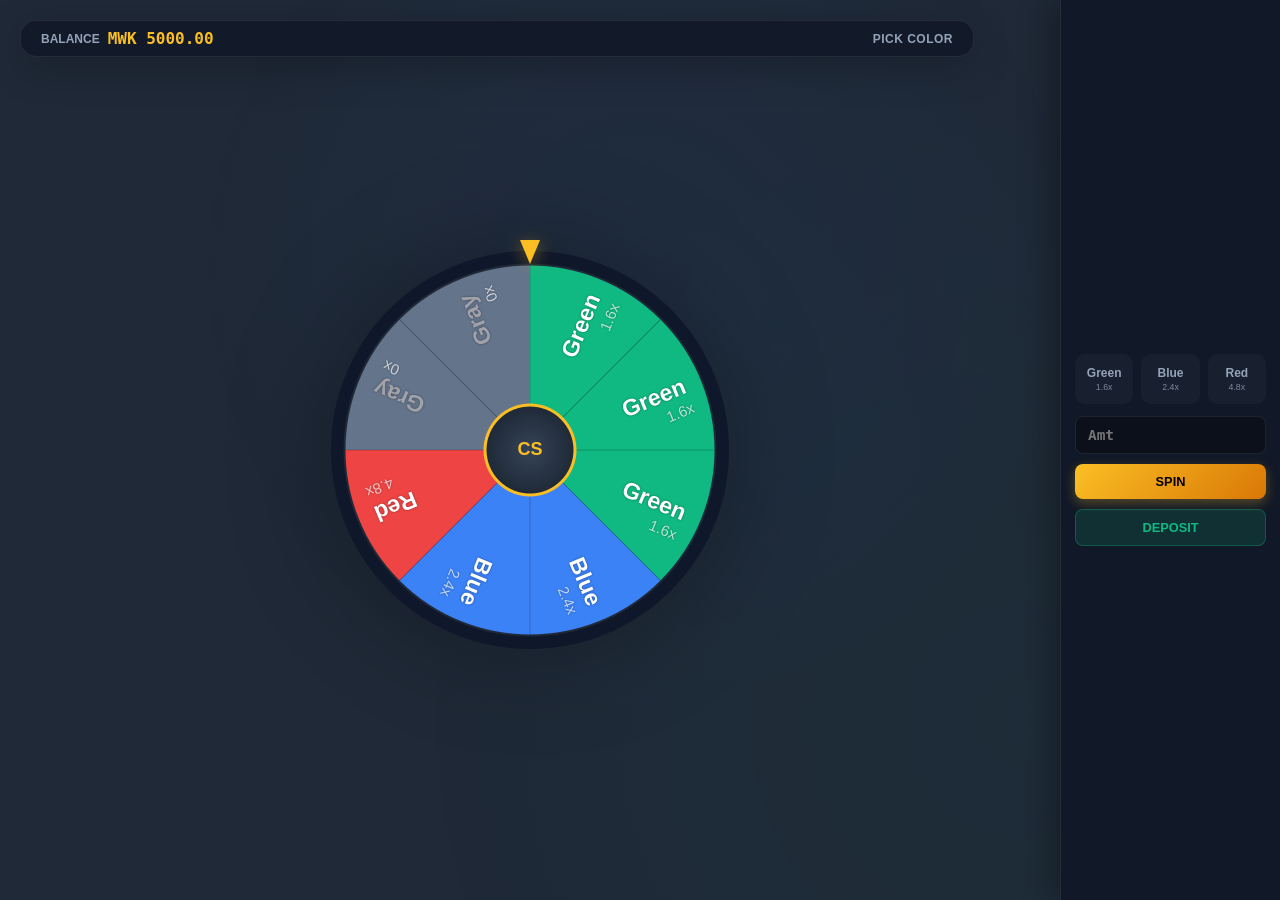
==== demo/demo.html @ cb6b0a5a "first commit" ====
<!DOCTYPE html>
<html lang="en">
<head>
    <meta charset="UTF-8">
    <meta name="viewport" content="width=device-width, initial-scale=1.0, maximum-scale=1.0, user-scalable=no">
    <title>CrazyStack - Dark Gray</title>
    <link rel="stylesheet" href="https://cdn.jsdelivr.net/npm/bootstrap-icons@1.11.3/font/bootstrap-icons.min.css">
    
    <style>
        /* =========================================
           RESET & DARK GRAY THEME
           ========================================= */
        * { box-sizing: border-box; margin: 0; padding: 0; user-select: none; -webkit-tap-highlight-color: transparent; }
        
        :root {
            /* Dark Gray/Slate Palette */
            --bg-deep: #1f2937;       /* Dark Slate/Gray Body */
            --bg-surface: #111827;     /* Darker Navy/Gray Panel */
            --bg-glass: rgba(17, 24, 39, 0.85);
            --border-subtle: rgba(255,255,255,0.08);
            
            --text-primary: #f1f5f9;     /* Off-white */
            --text-secondary: #94a3b8;   /* Muted Gray */
            
            --accent-gold: #fbbf24;     /* Gold */
            --success: #10b981;
            --info: #3b82f6;
            
            --shadow-soft: 0 10px 40px -10px rgba(0,0,0,0.5);
        }

        body {
            font-family: 'Inter', -apple-system, BlinkMacSystemFont, sans-serif;
            background: var(--bg-deep);
            color: var(--text-primary);
            height: 100vh;
            width: 100vw;
            overflow: hidden;
            display: flex;
            justify-content: center;
            align-items: center;
        }

        /* Ambient Glow */
        body::before {
            content: '';
            position: fixed;
            inset: 0;
            background: radial-gradient(circle at 50% 30%, rgba(59, 130, 246, 0.05) 0%, transparent 50%),
                        radial-gradient(circle at 80% 80%, rgba(16, 185, 129, 0.03) 0%, transparent 50%);
            z-index: -1;
            pointer-events: none;
        }

        /* =========================================
           LAYOUT
           ========================================= */
        .app-container {
            width: 100%;
            height: 100%;
            display: grid;
            grid-template-rows: 1fr auto;
            grid-template-columns: 1fr;
            overflow: hidden;
        }

        .game-stage {
            position: relative;
            display: flex;
            flex-direction: column;
            align-items: center;
            justify-content: center;
            padding: 20px;
            overflow: hidden;
        }

        .info-bar {
            position: absolute;
            top: 20px;
            left: 20px;
            right: 20px;
            display: flex;
            align-items: center;
            justify-content: space-between;
            z-index: 20;
            background: var(--bg-glass);
            backdrop-filter: blur(12px);
            border: 1px solid var(--border-subtle);
            padding: 8px 20px;
            border-radius: 50px;
            box-shadow: var(--shadow-soft);
        }

        .balance-pill {
            display: flex;
            align-items: center;
            gap: 8px;
            flex-shrink: 0;
        }

        .balance-label {
            color: var(--text-secondary);
            font-size: 0.75rem;
            font-weight: 700;
            text-transform: uppercase;
        }

        .balance-text {
            font-weight: 700;
            color: var(--accent-gold);
            font-family: 'SF Mono', monospace;
            font-size: 1rem;
        }

        .status-badge {
            font-size: 0.75rem;
            font-weight: 700;
            text-transform: uppercase;
            letter-spacing: 0.5px;
            color: var(--text-secondary);
            margin-left: 15px;
        }
        .status-badge.win { color: var(--success); }
        .status-badge.lose { color: #ef4444; }

        /* =========================================
           WHEEL
           ========================================= */
        .wheel-wrapper {
            position: relative;
            width: min(70vw, 45vh, 300px);
            height: min(70vw, 45vh, 300px);
            margin-top: 20px;
            filter: drop-shadow(0 0 50px rgba(0,0,0,0.3));
        }

        .wheel-canvas {
            width: 100%;
            height: 100%;
            border-radius: 50%;
            transition: transform 4.5s cubic-bezier(0.15, 0.85, 0.15, 1.0);
        }

        .wheel-pointer {
            position: absolute;
            top: -10px;
            left: 50%;
            transform: translateX(-50%);
            width: 0; height: 0; 
            border-left: 10px solid transparent;
            border-right: 10px solid transparent;
            border-top: 24px solid var(--accent-gold);
            filter: drop-shadow(0 4px 8px rgba(251, 191, 36, 0.4));
            z-index: 10;
        }

        /* =========================================
           SIDEBAR
           ========================================= */
        .sidebar-controls {
            background: var(--bg-surface);
            border-top: 1px solid var(--border-subtle);
            padding: 14px; 
            display: flex;
            flex-direction: column;
            gap: 12px;
            z-index: 30;
            box-shadow: 0 -10px 30px rgba(0,0,0,0.3);
            overflow-y: auto;
        }

        .sidebar-controls::-webkit-scrollbar { width: 0; }

        /* Color Grid */
        .color-grid {
            display: grid;
            grid-template-columns: repeat(3, 1fr);
            gap: 8px;
        }

        .color-chip {
            position: relative;
            padding: 10px 2px;
            border-radius: 10px;
            border: 2px solid transparent;
            background: rgba(255,255,255,0.03);
            color: var(--text-secondary);
            font-weight: 700;
            font-size: 0.75rem;
            text-align: center;
            cursor: pointer;
            transition: all 0.2s ease;
        }
        
        .color-chip:hover { background: rgba(255,255,255,0.06); transform: translateY(-1px); }
        .color-chip.selected { transform: scale(1.05); color: white; box-shadow: 0 4px 12px rgba(0,0,0,0.3); }

        .chip-green.selected { background: linear-gradient(135deg, #10b981, #059669); border-color: #10b981; }
        .chip-blue.selected { background: linear-gradient(135deg, #3b82f6, #2563eb); border-color: #3b82f6; }
        .chip-red.selected { background: linear-gradient(135deg, #ef4444, #dc2626); border-color: #ef4444; }

        .chip-odds { display: block; font-size: 0.55rem; margin-top: 2px; opacity: 0.8; font-weight: 500; }

        /* =========================================
           ACTION ROW (RESPONSIVE)
           ========================================= */
        .action-row {
            display: flex;
            /* DEFAULT DESKTOP: Vertical Stack */
            flex-direction: column; 
            gap: 10px;
            width: 100%;
        }

        .wager-input {
            width: 100%;
            background: rgba(0,0,0,0.3);
            border: 1px solid var(--border-subtle);
            border-radius: 8px;
            padding: 10px 12px;
            color: var(--accent-gold);
            font-family: 'SF Mono', monospace;
            font-size: 0.9rem;
            font-weight: 600;
            outline: none;
            transition: all 0.2s;
        }
        .wager-input:focus { 
            background: rgba(0,0,0,0.5);
            border-color: var(--accent-gold); 
            box-shadow: 0 0 0 2px rgba(251, 191, 36, 0.1);
        }

        .btn-row-action {
            width: 100%;
            padding: 10px;
            border-radius: 8px;
            font-weight: 700;
            font-size: 0.8rem;
            cursor: pointer;
            border: none;
            transition: transform 0.1s;
            white-space: nowrap;
        }

        .spin-btn {
            background: linear-gradient(135deg, var(--accent-gold), #d97706);
            color: #000;
            box-shadow: 0 4px 12px rgba(251, 191, 36, 0.3);
        }
        .spin-btn:hover:not(:disabled) { transform: translateY(-1px); box-shadow: 0 6px 15px rgba(251, 191, 36, 0.5); }
        .spin-btn:disabled { opacity: 0.5; cursor: not-allowed; filter: grayscale(1); }

        .deposit-btn {
            background: rgba(16, 185, 129, 0.15);
            color: var(--success);
            border: 1px solid rgba(16, 185, 129, 0.3);
        }
        .deposit-btn:hover { background: rgba(16, 185, 129, 0.25); border-color: rgba(16, 185, 129, 0.5); }

        /* =========================================
           MOBILE (SMALL SCREEN) OVERRIDES
           ========================================= */
        @media (max-width: 1023px) {
            .action-row {
                flex-direction: row; /* HORIZONTAL */
                align-items: center;
                gap: 8px;
            }
            .wager-input { 
                flex: 1; /* Expand input */
            }
            .btn-row-action {
                width: auto;
                flex-shrink: 0;
            }
        }

        /* =========================================
           DESKTOP LAYOUT
           ========================================= */
        @media (min-width: 1024px) {
            .app-container {
                grid-template-columns: 1fr 220px; /* Narrow sidebar */
                grid-template-rows: 1fr;
            }

            .sidebar-controls {
                border-top: none;
                border-left: 1px solid var(--border-subtle);
                box-shadow: -10px 0 30px rgba(0,0,0,0.3);
                height: 100%;
                overflow: hidden;
                justify-content: center;
            }

            .game-stage { padding: 0; }

            .wheel-wrapper {
                width: min(40vw, 400px);
                height: min(40vw, 400px);
                margin-top: 0;
            }
            
            .info-bar {
                width: 90%; max-width: 1000px; border-radius: 16px;
            }
        }

        /* =========================================
           TOAST & CONFETTI
           ========================================= */
        .toast {
            position: fixed;
            top: 30px;
            left: 50%;
            transform: translateX(-50%) translateY(-20px);
            background: rgba(15, 23, 42, 0.95);
            backdrop-filter: blur(10px);
            border: 1px solid var(--border-subtle);
            color: #fff;
            padding: 8px 16px;
            border-radius: 40px;
            font-size: 0.8rem;
            opacity: 0;
            pointer-events: none;
            transition: all 0.3s cubic-bezier(0.175, 0.885, 0.32, 1.275);
            z-index: 100;
            box-shadow: 0 10px 30px rgba(0,0,0,0.4);
            display: flex;
            align-items: center;
            gap: 6px;
        }
        .toast.visible { opacity: 1; transform: translateX(-50%) translateY(0); }
        .toast.error { border-color: #ef4444; color: #fca5a5; }
        .toast.success { border-color: var(--success); color: #6ee7b7; }

        .confetti-container { position: fixed; inset: 0; pointer-events: none; z-index: 50; overflow: hidden; }

    </style>
</head>
<body>

    <div class="app-container">
        
        <!-- LEFT STAGE (Wheel) -->
        <div class="game-stage">
            
            <div class="info-bar">
                <div class="balance-pill">
                    <span class="balance-label">Balance</span>
                    <span class="balance-text" id="displayBalance">MWK 0.00</span>
                </div>
                <div class="status-badge" id="statusIndicator">Pick Color</div>
            </div>

            <div class="wheel-wrapper">
                <div class="wheel-pointer"></div>
                <canvas id="wheelCanvas" width="800" height="800" class="wheel-canvas"></canvas>
            </div>
        </div>

        <!-- RIGHT SIDEBAR -->
        <div class="sidebar-controls">
            
            <!-- Color Grid -->
            <div class="color-grid">
                <button class="color-chip chip-green" data-color="green">
                    Green<span class="chip-odds">1.6x</span>
                </button>
                <button class="color-chip chip-blue" data-color="blue">
                    Blue<span class="chip-odds">2.4x</span>
                </button>
                <button class="color-chip chip-red" data-color="red">
                    Red<span class="chip-odds">4.8x</span>
                </button>
            </div>

            <!-- ACTION ROW (Responsive) -->
            <div class="action-row">
                <input type="number" class="wager-input" id="wagerInput" placeholder="Amt" min="50">
                <button class="btn-row-action spin-btn" id="spinAction">SPIN</button>
                <button class="btn-row-action deposit-btn" id="depositBtn">DEPOSIT</button>
            </div>

        </div>
    </div>

    <div class="toast" id="toastElement"></div>
    <div class="confetti-container" id="confettiContainer"></div>

    <script>
        const WHEEL_CONFIG = {
            segments: [
                { name: 'Green', key: 'green', hexColor: '#10b981', multiplier: 1.6, slots: 3 },
                { name: 'Blue', key: 'blue', hexColor: '#3b82f6', multiplier: 2.4, slots: 2 },
                { name: 'Red', key: 'red', hexColor: '#ef4444', multiplier: 4.8, slots: 1 },
                { name: 'Gray', key: 'gray', hexColor: '#64748b', multiplier: 0, slots: 2 }
            ],
            minimumBet: 50,
            totalSegments: 8
        };

        class SoundEngine {
            constructor() { 
                this.isEnabled = true; 
                this.audioContext = null; 
                this.tickTimer = null; 
                this.initContext(); 
            }
            initContext() { try { this.audioContext = new (window.AudioContext || window.webkitAudioContext)(); } catch(e) {} }
            playTone(freq = 850, dur = 0.1, type = 'sine') { 
                if(!this.isEnabled || !this.audioContext) return; 
                try { 
                    if(this.audioContext.state === 'suspended') this.audioContext.resume(); 
                    const o = this.audioContext.createOscillator(), g = this.audioContext.createGain(); 
                    o.connect(g); g.connect(this.audioContext.destination); 
                    o.frequency.value = freq; o.type = type; 
                    const n = this.audioContext.currentTime; 
                    g.gain.setValueAtTime(0.1, n); 
                    g.gain.exponentialRampToValueAtTime(0.001, n + dur); 
                    o.start(n); o.stop(n + dur); 
                } catch(e) {} 
            }
            clickSound() { this.playTone(900, 0.05); }
            successSound() { 
                this.playTone(523, 0.12); 
                setTimeout(() => this.playTone(659, 0.12), 120); 
                setTimeout(() => this.playTone(784, 0.18), 240); 
            }
            errorSound() { this.playTone(220, 0.25, 'square'); }
            playBikeClick(intensity = 1) { 
                if(!this.isEnabled || !this.audioContext) return; 
                try { 
                    if(this.audioContext.state === 'suspended') this.audioContext.resume(); 
                    const ctx = this.audioContext, now = ctx.currentTime, bs = ctx.sampleRate * 0.02, 
                    buf = ctx.createBuffer(1, bs, ctx.sampleRate), d = buf.getChannelData(0);
                    for(let i=0;i<bs;i++) d[i]=(Math.random()*2-1)*Math.exp(-i/(bs*0.3));
                    const ns=ctx.createBufferSource(); ns.buffer=buf;
                    const f=ctx.createBiquadFilter(); f.type='bandpass'; f.frequency.value=2500+Math.random()*1500; f.Q.value=2;
                    const g=ctx.createGain(); g.gain.setValueAtTime(0.12*intensity,now); g.gain.exponentialRampToValueAtTime(0.001,now+0.025);
                    ns.connect(f); f.connect(g); g.connect(ctx.destination); ns.start(now); ns.stop(now+0.03); 
                } catch(e) {} 
            }
            startBicycleSpin(onComplete) { 
                this.stopBicycleSpin(); 
                let t=0; const m=80; 
                const d=()=>{
                    if(t>=m){ if(onComplete) onComplete(); return; } 
                    this.playBikeClick(Math.max(0.2, 1-Math.pow(t/m,1.5))); t++; 
                    let dl;
                    if(t<20) dl=70+t*1.5;
                    else if(t<45) dl=100*Math.pow(1.06,t-20);
                    else if(t<70) dl=280*Math.pow(1.04,t-45);
                    else dl=450+t*15;
                    if(dl>700) dl=700;
                    this.tickTimer=setTimeout(d,dl);
                }; d(); 
            }
            stopBicycleSpin() { 
                if(this.tickTimer){ clearTimeout(this.tickTimer); this.tickTimer=null; } 
            }
            playStopSound() { 
                if(!this.isEnabled||!this.audioContext)return; 
                try{
                    const c=this.audioContext,n=c.currentTime;
                    [0,80].forEach(d=>{
                        const o=c.createOscillator(), g=c.createGain(), f=c.createBiquadFilter();
                        o.type='square'; o.frequency.value=180; f.type='lowpass'; f.frequency.value=800;
                        g.gain.setValueAtTime(0.15,n+d/1000);
                        g.gain.exponentialRampToValueAtTime(0.001,n+(d+100)/1000);
                        o.connect(f); f.connect(g); g.connect(c.destination);
                        o.start(n+d/1000); o.stop(n+(d+120)/1000);
                    });
                }catch(e){} 
            }
        }
        const soundEngine = new SoundEngine();

        function showToast(msg, type='') {
            const t = document.getElementById('toastElement');
            t.innerHTML = type === 'success' ? `<i class="bi bi-check-circle-fill"></i> ${msg}` : 
                         type === 'error' ? `<i class="bi bi-x-circle-fill"></i> ${msg}` : msg;
            t.className = `toast visible ${type}`;
            if(type==='success') soundEngine.successSound();
            else if(type==='error') soundEngine.errorSound();
            setTimeout(() => t.className = 'toast', 3000);
        }

        class CrazyStackDemo {
            constructor() {
                this.currentBalance = 5000;
                this.selectedColor = null;
                this.isWheelSpinning = false;
                this.wheelRotationAngle = 0;
                this.canvasElement = document.getElementById('wheelCanvas');
                this.canvasContext = this.canvasElement ? this.canvasElement.getContext('2d') : null;
                this.init();
            }

            init() {
                this.drawWheel();
                this.updateBalance();
                this.attachListeners();
            }

            updateBalance() {
                const el = document.getElementById('displayBalance');
                if(el) el.textContent = `MWK ${this.currentBalance.toFixed(2)}`;
            }

            drawWheel() {
                if(!this.canvasContext) return;
                const ctx=this.canvasContext, cX=400, cY=400, r=385, tS=WHEEL_CONFIG.totalSegments, aS=(Math.PI*2)/tS;
                ctx.clearRect(0,0,800,800);
                ctx.save(); ctx.translate(cX,cY); ctx.rotate(-Math.PI/2); ctx.translate(-cX,-cY);
                let sA=0;
                WHEEL_CONFIG.segments.forEach(seg=>{
                    for(let i=0;i<seg.slots;i++){
                        ctx.beginPath(); ctx.moveTo(cX,cY); ctx.arc(cX,cY,r,sA,sA+aS);
                        ctx.fillStyle=seg.hexColor; ctx.fill(); 
                        ctx.strokeStyle='rgba(0,0,0,0.2)'; ctx.lineWidth=2; ctx.stroke();
                        ctx.save(); ctx.translate(cX,cY); ctx.rotate(sA+aS/2);
                        ctx.textAlign='right'; 
                        ctx.fillStyle=seg.key==='gray'?'#a1a1aa':'#ffffff';
                        ctx.font='bold 46px Inter, sans-serif'; ctx.shadowColor='rgba(0,0,0,0.4)'; ctx.shadowBlur=4;
                        ctx.fillText(seg.name,r-50,14);
                        ctx.font='30px Inter, sans-serif'; ctx.fillStyle='rgba(255,255,255,0.7)';
                        ctx.fillText(seg.multiplier+'x',r-50,56); ctx.restore();
                        sA+=aS;
                    }
                });
                ctx.restore();
                // Rim
                ctx.beginPath(); ctx.arc(cX,cY,r,0,Math.PI*2);
                ctx.lineWidth=26; ctx.strokeStyle='#0f172a'; ctx.stroke();
                ctx.beginPath(); ctx.arc(cX,cY,r-14,0,Math.PI*2);
                ctx.lineWidth=4; ctx.strokeStyle='#1f2937'; ctx.stroke();
                // Center
                const hG=ctx.createRadialGradient(cX,cY,10,cX,cY,90);
                hG.addColorStop(0,'#334155'); hG.addColorStop(1,'#1f2937');
                ctx.beginPath(); ctx.arc(cX,cY,90,0,Math.PI*2); ctx.fillStyle=hG; ctx.fill();
                ctx.lineWidth=6; ctx.strokeStyle='#fbbf24'; ctx.stroke();
                ctx.fillStyle='#fbbf24'; ctx.font='bold 36px Inter, sans-serif';
                ctx.textAlign='center'; ctx.textBaseline='middle'; ctx.fillText('CS',cX,cY);
            }

            selectColor(color) {
                if(this.isWheelSpinning) return;
                this.selectedColor = color;
                document.querySelectorAll('.color-chip').forEach(b => b.classList.remove('selected'));
                document.querySelector(`.chip-${color}`).classList.add('selected');
                const sb = document.getElementById('statusIndicator');
                sb.textContent = color.toUpperCase();
                sb.className = 'status-badge';
            }

            spin() {
                if(this.isWheelSpinning) return;
                const wager = parseFloat(document.getElementById('wagerInput').value);
                if(!this.selectedColor) return showToast('Pick a color', 'error');
                if(!wager || wager < WHEEL_CONFIG.minimumBet) return showToast(`Min ${WHEEL_CONFIG.minimumBet}`, 'error');
                if(wager > this.currentBalance) return showToast('No funds', 'error');

                this.currentBalance -= wager;
                this.updateBalance();
                this.isWheelSpinning = true;
                
                document.getElementById('spinAction').disabled = true;
                document.querySelectorAll('.color-chip').forEach(b => b.style.pointerEvents = 'none');
                document.getElementById('statusIndicator').textContent = '...';
                document.getElementById('statusIndicator').className = 'status-badge';

                soundEngine.startBicycleSpin(() => {});

                const winnerIndex = Math.floor(Math.random() * 8);
                this.animateWheel(winnerIndex, wager);
            }

            animateWheel(targetIndex, wager) {
                const tS=WHEEL_CONFIG.totalSegments, dPS=360/tS, 
                      tCA=(targetIndex*dPS)+(dPS/2), fP=360-tCA, 
                      fS=10*360, rJ=(Math.random()*16)-8, 
                      cAM=this.wheelRotationAngle%360, 
                      a=(fP-cAM+360)%360, tR=this.wheelRotationAngle+fS+a+rJ;
                this.canvasElement.style.transform=`rotate(${tR}deg)`;
                this.wheelRotationAngle = tR;

                setTimeout(() => {
                    if(this.isWheelSpinning) {
                        soundEngine.stopBicycleSpin();
                        soundEngine.playStopSound();
                        this.processResult(targetIndex, wager);
                    }
                }, 4500);
            }

            processResult(targetIndex, wager) {
                let counter = 0, winSeg = null;
                for(const seg of WHEEL_CONFIG.segments) {
                    for(let s=0; s<seg.slots; s++) {
                        if(counter === targetIndex) winSeg = seg;
                        counter++;
                    }
                    if(winSeg) break;
                }

                const isWin = (winSeg.key === this.selectedColor && winSeg.key !== 'gray');
                const sb = document.getElementById('statusIndicator');

                this.isWheelSpinning = false;
                document.getElementById('spinAction').disabled = false;
                document.querySelectorAll('.color-chip').forEach(b => b.style.pointerEvents = 'auto');

                if(isWin) {
                    const profit = wager * winSeg.multiplier;
                    this.currentBalance += profit;
                    this.updateBalance();
                    sb.textContent = 'WIN';
                    sb.className = 'status-badge win';
                    showToast(`+MWK ${profit.toFixed(2)}`, 'success');
                    this.confetti();
                    soundEngine.successSound();
                } else {
                    sb.textContent = 'LOSS';
                    sb.className = 'status-badge lose';
                    showToast('Try again', 'error');
                    soundEngine.errorSound();
                }
            }

            confetti() {
                const c = document.getElementById('confettiContainer');
                c.innerHTML = '';
                const colors = ['#fbbf24', '#10b981', '#3b82f6', '#ef4444'];
                for(let i=0; i<60; i++) {
                    const p = document.createElement('div');
                    const size = Math.random() * 8 + 4;
                    p.style.cssText = `
                        position:absolute; top:-10px; left:${Math.random()*100}%;
                        width:${size}px; height:${size}px; background:${colors[i%4]};
                        border-radius:${Math.random()>0.5?'50%':'2px'};
                        animation:fall ${Math.random()*2+2}s linear forwards;
                    `;
                    c.appendChild(p);
                }
                const style = document.createElement('style');
                style.textContent = `@keyframes fall { to { transform: translateY(100vh) rotate(720deg); opacity:0; } }`;
                document.head.appendChild(style);
                setTimeout(() => c.innerHTML = '', 4000);
            }

            attachListeners() {
                document.querySelectorAll('.color-chip').forEach(b => 
                    b.addEventListener('click', () => {
                        soundEngine.clickSound();
                        this.selectColor(b.dataset.color);
                    })
                );
                document.getElementById('spinAction').addEventListener('click', () => this.spin());
                
                document.getElementById('depositBtn').addEventListener('click', () => {
                    this.currentBalance += 1000;
                    this.updateBalance();
                    showToast('+1000 MWK', 'success');
                });
                
                window.addEventListener('resize', () => this.drawWheel());
            }
        }

        window.crazyStackApp = new CrazyStackDemo();
    </script>
</body>
</html>
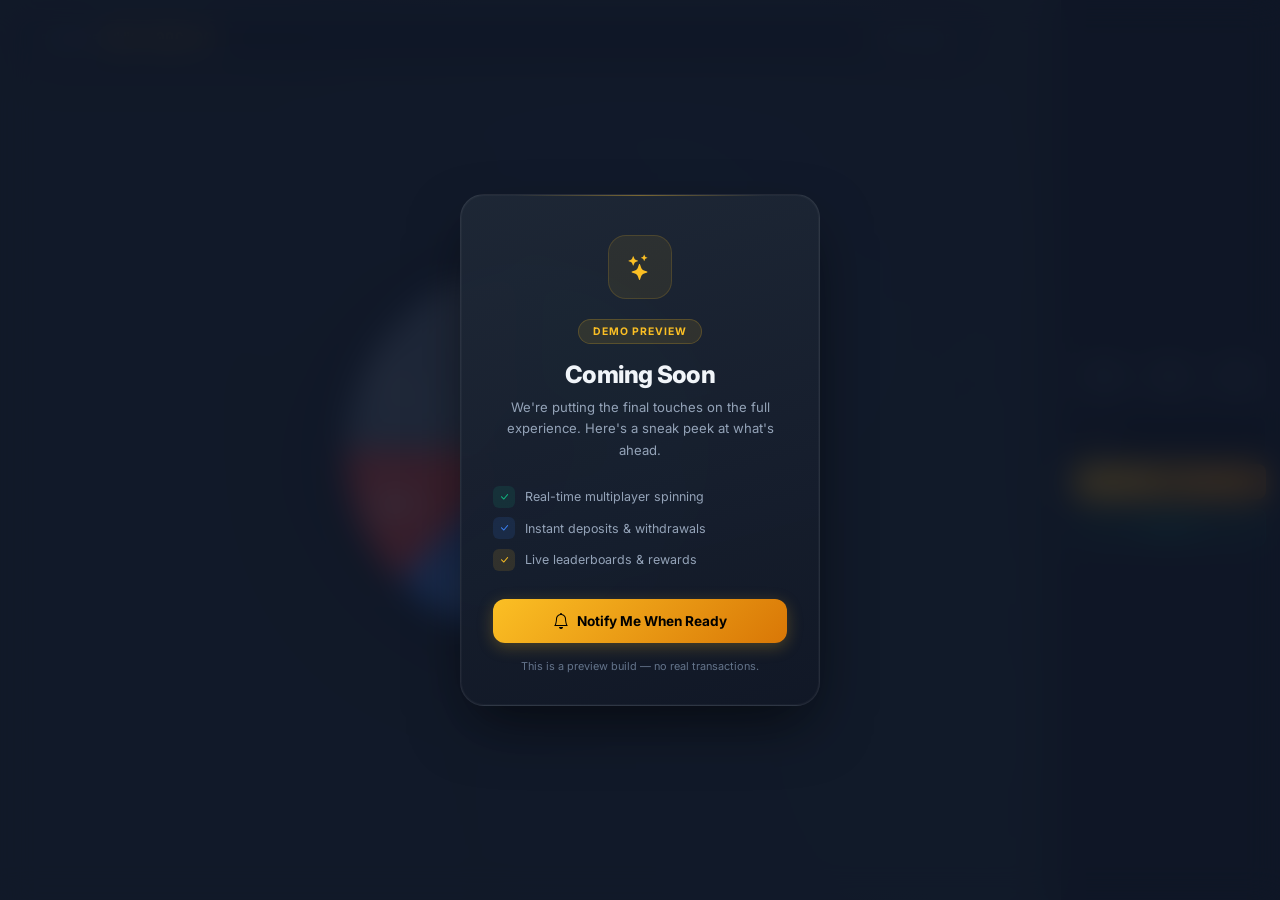
==== commit c3c5db5f: "last update" ====
--- a/demo/demo.html
+++ b/demo/demo.html
@@ -3,29 +3,24 @@
 <head>
     <meta charset="UTF-8">
     <meta name="viewport" content="width=device-width, initial-scale=1.0, maximum-scale=1.0, user-scalable=no">
-    <title>CrazyStack - Dark Gray</title>
+    <title>CrazyStack - Coming Soon</title>
     <link rel="stylesheet" href="https://cdn.jsdelivr.net/npm/bootstrap-icons@1.11.3/font/bootstrap-icons.min.css">
+    <link href="https://fonts.googleapis.com/css2?family=Inter:wght@400;500;600;700;800;900&display=swap" rel="stylesheet">
     
     <style>
-        /* =========================================
-           RESET & DARK GRAY THEME
-           ========================================= */
         * { box-sizing: border-box; margin: 0; padding: 0; user-select: none; -webkit-tap-highlight-color: transparent; }
         
         :root {
-            /* Dark Gray/Slate Palette */
-            --bg-deep: #1f2937;       /* Dark Slate/Gray Body */
-            --bg-surface: #111827;     /* Darker Navy/Gray Panel */
+            --bg-deep: #1f2937;
+            --bg-surface: #111827;
             --bg-glass: rgba(17, 24, 39, 0.85);
             --border-subtle: rgba(255,255,255,0.08);
-            
-            --text-primary: #f1f5f9;     /* Off-white */
-            --text-secondary: #94a3b8;   /* Muted Gray */
-            
-            --accent-gold: #fbbf24;     /* Gold */
+            --text-primary: #f1f5f9;
+            --text-secondary: #94a3b8;
+            --text-dim: #64748b;
+            --accent-gold: #fbbf24;
             --success: #10b981;
             --info: #3b82f6;
-            
             --shadow-soft: 0 10px 40px -10px rgba(0,0,0,0.5);
         }
 
@@ -41,7 +36,6 @@
             align-items: center;
         }
 
-        /* Ambient Glow */
         body::before {
             content: '';
             position: fixed;
@@ -52,9 +46,6 @@
             pointer-events: none;
         }
 
-        /* =========================================
-           LAYOUT
-           ========================================= */
         .app-container {
             width: 100%;
             height: 100%;
@@ -123,9 +114,6 @@
         .status-badge.win { color: var(--success); }
         .status-badge.lose { color: #ef4444; }
 
-        /* =========================================
-           WHEEL
-           ========================================= */
         .wheel-wrapper {
             position: relative;
             width: min(70vw, 45vh, 300px);
@@ -154,9 +142,6 @@
             z-index: 10;
         }
 
-        /* =========================================
-           SIDEBAR
-           ========================================= */
         .sidebar-controls {
             background: var(--bg-surface);
             border-top: 1px solid var(--border-subtle);
@@ -171,7 +156,6 @@
 
         .sidebar-controls::-webkit-scrollbar { width: 0; }
 
-        /* Color Grid */
         .color-grid {
             display: grid;
             grid-template-columns: repeat(3, 1fr);
@@ -201,12 +185,8 @@
 
         .chip-odds { display: block; font-size: 0.55rem; margin-top: 2px; opacity: 0.8; font-weight: 500; }
 
-        /* =========================================
-           ACTION ROW (RESPONSIVE)
-           ========================================= */
         .action-row {
             display: flex;
-            /* DEFAULT DESKTOP: Vertical Stack */
             flex-direction: column; 
             gap: 10px;
             width: 100%;
@@ -258,33 +238,21 @@
         }
         .deposit-btn:hover { background: rgba(16, 185, 129, 0.25); border-color: rgba(16, 185, 129, 0.5); }
 
-        /* =========================================
-           MOBILE (SMALL SCREEN) OVERRIDES
-           ========================================= */
         @media (max-width: 1023px) {
             .action-row {
-                flex-direction: row; /* HORIZONTAL */
+                flex-direction: row;
                 align-items: center;
                 gap: 8px;
             }
-            .wager-input { 
-                flex: 1; /* Expand input */
-            }
-            .btn-row-action {
-                width: auto;
-                flex-shrink: 0;
-            }
-        }
-
-        /* =========================================
-           DESKTOP LAYOUT
-           ========================================= */
+            .wager-input { flex: 1; }
+            .btn-row-action { width: auto; flex-shrink: 0; }
+        }
+
         @media (min-width: 1024px) {
             .app-container {
-                grid-template-columns: 1fr 220px; /* Narrow sidebar */
+                grid-template-columns: 1fr 220px;
                 grid-template-rows: 1fr;
             }
-
             .sidebar-controls {
                 border-top: none;
                 border-left: 1px solid var(--border-subtle);
@@ -293,23 +261,15 @@
                 overflow: hidden;
                 justify-content: center;
             }
-
             .game-stage { padding: 0; }
-
             .wheel-wrapper {
                 width: min(40vw, 400px);
                 height: min(40vw, 400px);
                 margin-top: 0;
             }
-            
-            .info-bar {
-                width: 90%; max-width: 1000px; border-radius: 16px;
-            }
-        }
-
-        /* =========================================
-           TOAST & CONFETTI
-           ========================================= */
+            .info-bar { width: 90%; max-width: 1000px; border-radius: 16px; }
+        }
+
         .toast {
             position: fixed;
             top: 30px;
@@ -325,7 +285,7 @@
             opacity: 0;
             pointer-events: none;
             transition: all 0.3s cubic-bezier(0.175, 0.885, 0.32, 1.275);
-            z-index: 100;
+            z-index: 200;
             box-shadow: 0 10px 30px rgba(0,0,0,0.4);
             display: flex;
             align-items: center;
@@ -337,13 +297,187 @@
 
         .confetti-container { position: fixed; inset: 0; pointer-events: none; z-index: 50; overflow: hidden; }
 
+        /* =========================================
+           COMING SOON OVERLAY
+           ========================================= */
+        .cs-overlay {
+            position: fixed;
+            inset: 0;
+            z-index: 100;
+            display: flex;
+            align-items: center;
+            justify-content: center;
+            background: rgba(15, 23, 39, 0.82);
+            backdrop-filter: blur(16px);
+            -webkit-backdrop-filter: blur(16px);
+            animation: overlayIn 0.6s ease-out both;
+        }
+
+        @keyframes overlayIn {
+            from { opacity: 0; }
+            to { opacity: 1; }
+        }
+
+        .cs-card {
+            width: 90%;
+            max-width: 360px;
+            background: linear-gradient(165deg, rgba(31, 41, 55, 0.95), rgba(17, 24, 39, 0.98));
+            border: 1px solid rgba(255, 255, 255, 0.08);
+            border-radius: 24px;
+            padding: 2.5rem 2rem 2rem;
+            text-align: center;
+            box-shadow: 0 25px 60px -12px rgba(0, 0, 0, 0.6),
+                        0 0 0 1px rgba(255, 255, 255, 0.03) inset;
+            position: relative;
+            overflow: hidden;
+            animation: cardUp 0.7s cubic-bezier(0.16, 1, 0.3, 1) 0.15s both;
+        }
+
+        @keyframes cardUp {
+            from { opacity: 0; transform: translateY(24px) scale(0.96); }
+            to { opacity: 1; transform: translateY(0) scale(1); }
+        }
+
+        .cs-card::before {
+            content: '';
+            position: absolute;
+            top: 0; left: 15%; right: 15%; height: 1px;
+            background: linear-gradient(90deg, transparent, rgba(251, 191, 36, 0.4), transparent);
+        }
+
+        .cs-icon {
+            width: 64px; height: 64px;
+            margin: 0 auto 1.25rem;
+            background: rgba(251, 191, 36, 0.08);
+            border: 1px solid rgba(251, 191, 36, 0.15);
+            border-radius: 18px;
+            display: flex;
+            align-items: center;
+            justify-content: center;
+            animation: iconFloat 4s ease-in-out infinite;
+        }
+
+        @keyframes iconFloat {
+            0%, 100% { transform: translateY(0); }
+            50% { transform: translateY(-5px); }
+        }
+
+        .cs-icon i {
+            font-size: 1.6rem;
+            color: var(--accent-gold);
+        }
+
+        .cs-badge {
+            display: inline-block;
+            padding: 0.3rem 0.85rem;
+            background: rgba(251, 191, 36, 0.1);
+            border: 1px solid rgba(251, 191, 36, 0.2);
+            border-radius: 50px;
+            font-size: 0.65rem;
+            font-weight: 700;
+            text-transform: uppercase;
+            letter-spacing: 0.1em;
+            color: var(--accent-gold);
+            margin-bottom: 1rem;
+        }
+
+        .cs-title {
+            font-size: 1.5rem;
+            font-weight: 800;
+            letter-spacing: -0.03em;
+            color: var(--text-primary);
+            margin-bottom: 0.5rem;
+        }
+
+        .cs-desc {
+            font-size: 0.82rem;
+            color: var(--text-secondary);
+            line-height: 1.65;
+            margin-bottom: 1.5rem;
+        }
+
+        .cs-features {
+            display: flex;
+            flex-direction: column;
+            gap: 0.6rem;
+            margin-bottom: 1.75rem;
+            text-align: left;
+        }
+
+        .cs-feat {
+            display: flex;
+            align-items: center;
+            gap: 0.65rem;
+            font-size: 0.78rem;
+            color: var(--text-secondary);
+        }
+
+        .cs-feat-dot {
+            width: 22px; height: 22px;
+            border-radius: 6px;
+            display: flex;
+            align-items: center;
+            justify-content: center;
+            flex-shrink: 0;
+            font-size: 0.65rem;
+        }
+
+        .cs-feat-dot.green { background: rgba(16, 185, 129, 0.12); color: #10b981; }
+        .cs-feat-dot.blue { background: rgba(59, 130, 246, 0.12); color: #3b82f6; }
+        .cs-feat-dot.gold { background: rgba(251, 191, 36, 0.12); color: #fbbf24; }
+
+        .cs-notify {
+            width: 100%;
+            padding: 0.75rem;
+            background: linear-gradient(135deg, var(--accent-gold), #d97706);
+            color: #000;
+            border: none;
+            border-radius: 12px;
+            font-family: 'Inter', sans-serif;
+            font-size: 0.85rem;
+            font-weight: 700;
+            cursor: pointer;
+            transition: all 0.2s;
+            box-shadow: 0 4px 16px rgba(251, 191, 36, 0.25);
+            display: flex;
+            align-items: center;
+            justify-content: center;
+            gap: 0.5rem;
+        }
+
+        .cs-notify:hover { transform: translateY(-1px); box-shadow: 0 6px 20px rgba(251, 191, 36, 0.4); }
+        .cs-notify:active { transform: scale(0.98); }
+        .cs-notify i { font-size: 1rem; }
+
+        .cs-notify.sent {
+            background: linear-gradient(135deg, #10b981, #059669);
+            box-shadow: 0 4px 16px rgba(16, 185, 129, 0.25);
+            pointer-events: none;
+        }
+
+        .cs-footer {
+            margin-top: 1rem;
+            font-size: 0.68rem;
+            color: var(--text-dim);
+        }
+
+        @media (max-width: 480px) {
+            .cs-card { padding: 2rem 1.5rem 1.5rem; border-radius: 20px; }
+            .cs-title { font-size: 1.3rem; }
+            .cs-icon { width: 56px; height: 56px; border-radius: 14px; }
+            .cs-icon i { font-size: 1.4rem; }
+        }
+
+        @media (prefers-reduced-motion: reduce) {
+            .cs-overlay, .cs-card { animation: none; }
+            .cs-icon { animation: none; }
+        }
     </style>
 </head>
 <body>
 
     <div class="app-container">
         
-        <!-- LEFT STAGE (Wheel) -->
         <div class="game-stage">
             
             <div class="info-bar">
@@ -360,10 +494,8 @@
             </div>
         </div>
 
-        <!-- RIGHT SIDEBAR -->
         <div class="sidebar-controls">
             
-            <!-- Color Grid -->
             <div class="color-grid">
                 <button class="color-chip chip-green" data-color="green">
                     Green<span class="chip-odds">1.6x</span>
@@ -376,13 +508,45 @@
                 </button>
             </div>
 
-            <!-- ACTION ROW (Responsive) -->
             <div class="action-row">
                 <input type="number" class="wager-input" id="wagerInput" placeholder="Amt" min="50">
                 <button class="btn-row-action spin-btn" id="spinAction">SPIN</button>
                 <button class="btn-row-action deposit-btn" id="depositBtn">DEPOSIT</button>
             </div>
 
+        </div>
+    </div>
+
+    <!-- Coming Soon Overlay -->
+    <div class="cs-overlay" id="csOverlay">
+        <div class="cs-card">
+            <div class="cs-icon">
+                <i class="bi bi-stars"></i>
+            </div>
+            <div class="cs-badge">Demo Preview</div>
+            <h2 class="cs-title">Coming Soon</h2>
+            <p class="cs-desc">
+                We're putting the final touches on the full experience. Here's a sneak peek at what's ahead.
+            </p>
+            <div class="cs-features">
+                <div class="cs-feat">
+                    <span class="cs-feat-dot green"><i class="bi bi-check-lg"></i></span>
+                    <span>Real-time multiplayer spinning</span>
+                </div>
+                <div class="cs-feat">
+                    <span class="cs-feat-dot blue"><i class="bi bi-check-lg"></i></span>
+                    <span>Instant deposits & withdrawals</span>
+                </div>
+                <div class="cs-feat">
+                    <span class="cs-feat-dot gold"><i class="bi bi-check-lg"></i></span>
+                    <span>Live leaderboards & rewards</span>
+                </div>
+            </div>
+            <button class="cs-notify" id="notifyBtn">
+                <i class="bi bi-bell"></i>
+                <span id="notifyText">Notify Me When Ready</span>
+            </button>
+            <p class="cs-footer">This is a preview build — no real transactions.</p>
         </div>
     </div>
 
@@ -486,6 +650,16 @@
             else if(type==='error') soundEngine.errorSound();
             setTimeout(() => t.className = 'toast', 3000);
         }
+
+        /* ── Notify Button Logic ── */
+        document.getElementById('notifyBtn').addEventListener('click', function() {
+            const btn = this;
+            const txt = document.getElementById('notifyText');
+            btn.classList.add('sent');
+            btn.querySelector('i').className = 'bi bi-check-circle';
+            txt.textContent = 'You\'re on the list!';
+            soundEngine.clickSound();
+        });
 
         class CrazyStackDemo {
             constructor() {
@@ -531,12 +705,10 @@
                     }
                 });
                 ctx.restore();
-                // Rim
                 ctx.beginPath(); ctx.arc(cX,cY,r,0,Math.PI*2);
                 ctx.lineWidth=26; ctx.strokeStyle='#0f172a'; ctx.stroke();
                 ctx.beginPath(); ctx.arc(cX,cY,r-14,0,Math.PI*2);
                 ctx.lineWidth=4; ctx.strokeStyle='#1f2937'; ctx.stroke();
-                // Center
                 const hG=ctx.createRadialGradient(cX,cY,10,cX,cY,90);
                 hG.addColorStop(0,'#334155'); hG.addColorStop(1,'#1f2937');
                 ctx.beginPath(); ctx.arc(cX,cY,90,0,Math.PI*2); ctx.fillStyle=hG; ctx.fill();
